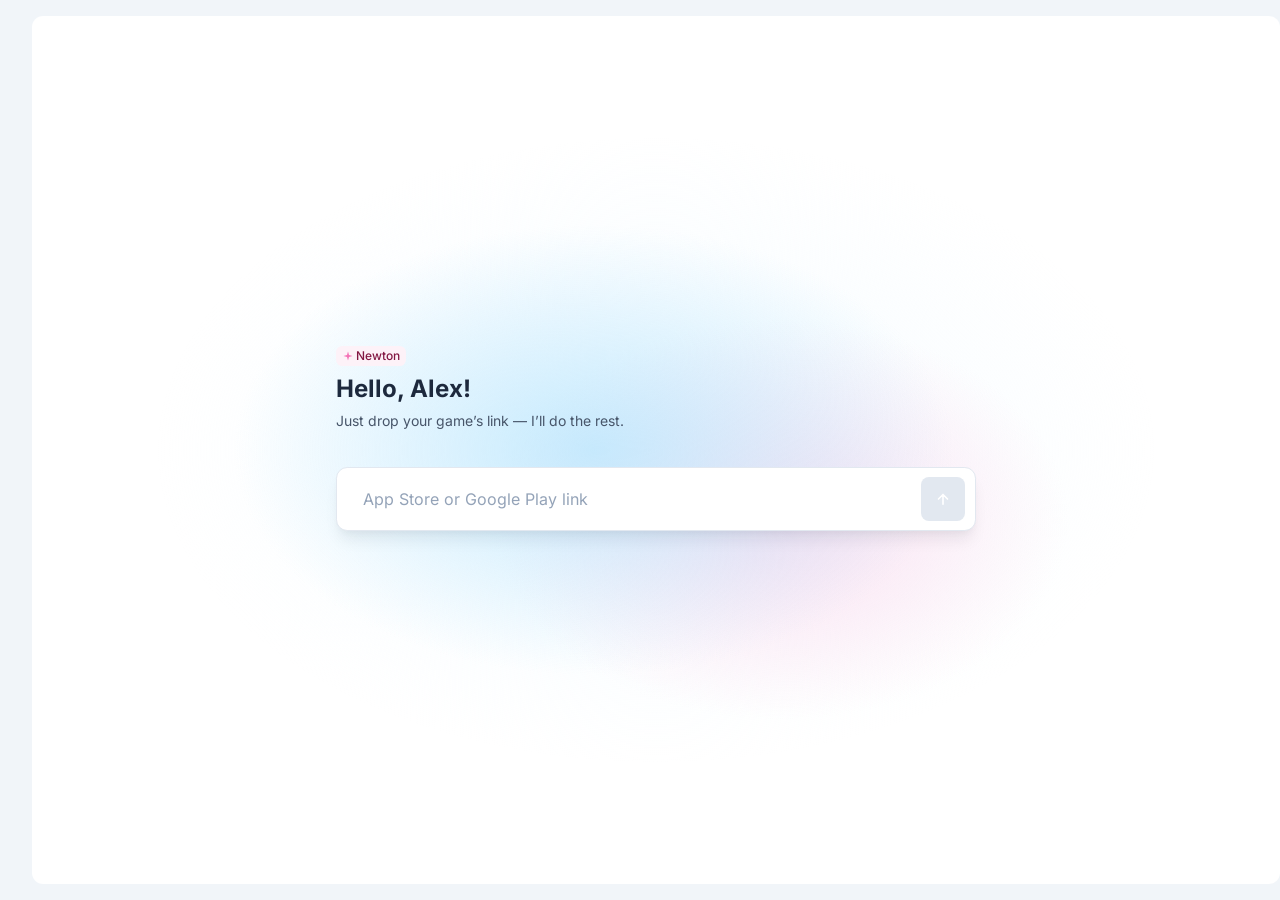
==== prototype/index.html @ e8c0ebe8 "Prototype 78fca03" ====
<!doctype html>
<html lang="en"><head><meta charset="utf-8">
<meta property="og:type" content="website">
<meta property="og:title" content="Aghanim · AI-first dashboard prototype">
<meta property="og:description" content="Newton, the AI in the dashboard: onboarding, Home, a Halloween event built in the chat, the hub builder. Best on a computer, 1280px and wider.">
<meta property="og:url" content="https://daria-km.github.io/aghanim-prototype/prototype/index.html">
<meta property="og:image" content="https://daria-km.github.io/aghanim-prototype/preview.png">
<meta property="og:image:width" content="1440">
<meta property="og:image:height" content="756">
<meta name="twitter:card" content="summary_large_image">
<meta name="description" content="Newton, the AI in the dashboard: onboarding, Home, a Halloween event built in the chat, the hub builder. Best on a computer, 1280px and wider.">
<script>(function(){try{var v='78fca03',k="aghanim-proto-build",had=localStorage.getItem("aghanim-proto-v1")||localStorage.getItem("aghanim-proto-chat");if(localStorage.getItem(k)!==v){localStorage.removeItem("aghanim-proto-v1");localStorage.removeItem("aghanim-proto-chat");localStorage.setItem(k,v);if(had&&!/Onboarding\.html/.test(location.pathname))location.replace("Onboarding.html#start");}}catch(e){}})();</script>

<meta name="robots" content="noindex, nofollow"><title>Aghanim · AI-first dashboard prototype</title>
<meta http-equiv="refresh" content="0; url=Onboarding.html#start"></head>
<body style="font-family: system-ui, sans-serif; padding: 40px">Opening the prototype… <a href="Onboarding.html#start">Click here if nothing happens</a>.<div class="release-narrow" role="note"><div><b>Open on a computer</b><span>This prototype is made for screens 1280px and wider.</span></div></div>
<style>.release-narrow{display:none}@media (max-width:1023px){.release-narrow{display:grid;position:fixed;inset:0;z-index:2147483000;place-items:center;padding:24px;background:var(--color-bg-secondary,#f1f5f9);text-align:center}.release-narrow>div{display:flex;flex-direction:column;gap:8px;max-width:320px}.release-narrow b{font:600 22px/28px var(--font-sans,system-ui);color:var(--color-text-primary,#000)}.release-narrow span{font:400 14px/20px var(--font-sans,system-ui);color:var(--color-text-secondary,#475569)}}</style>
</body></html>
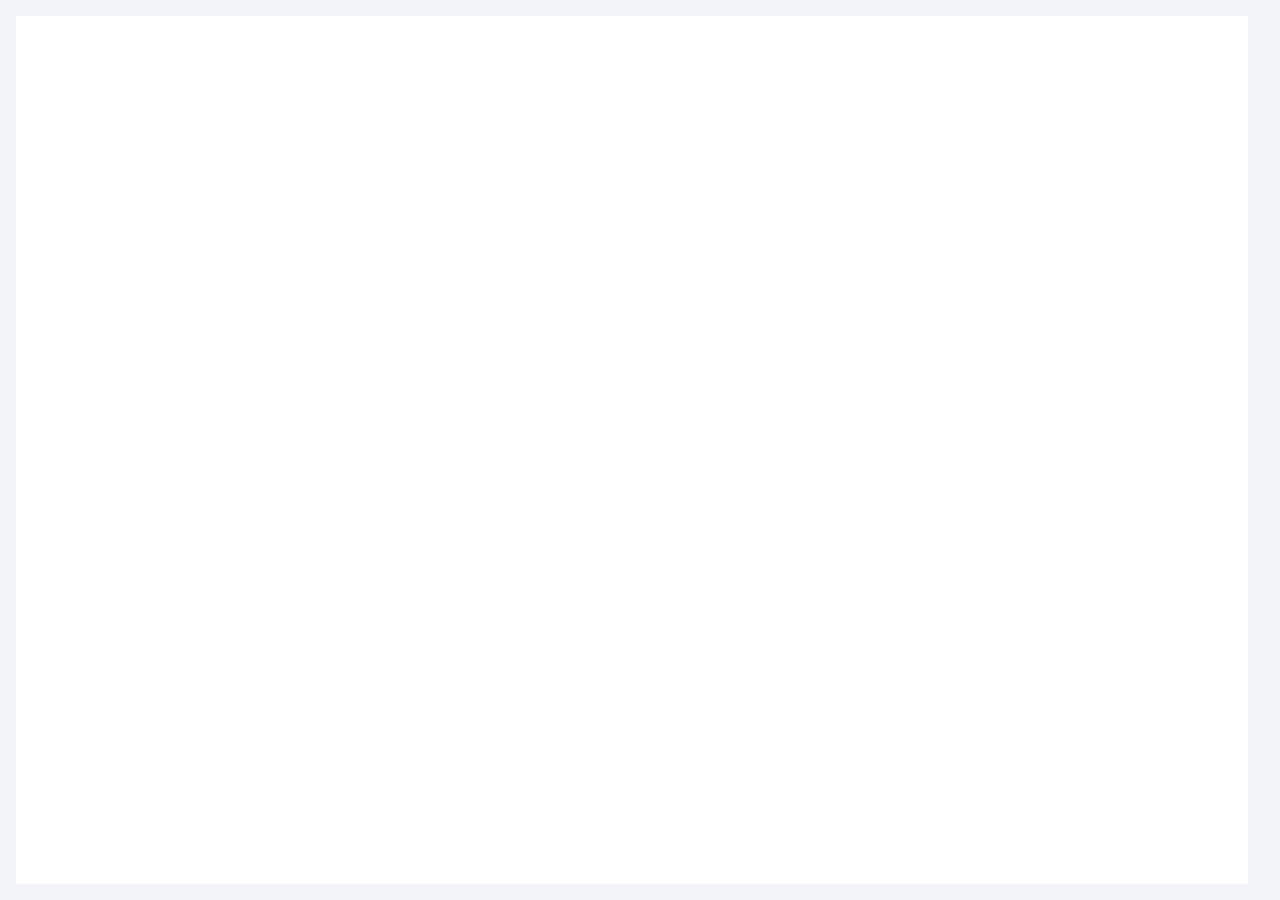
==== commit b4aa55fa: "Prototype 5396a23" ====
--- a/prototype/index.html
+++ b/prototype/index.html
@@ -9,7 +9,7 @@
 <meta property="og:image:height" content="756">
 <meta name="twitter:card" content="summary_large_image">
 <meta name="description" content="Newton, the AI in the dashboard: onboarding, Home, a Halloween event built in the chat, the hub builder. Best on a computer, 1280px and wider.">
-<script>(function(){try{var v='78fca03',k="aghanim-proto-build",had=localStorage.getItem("aghanim-proto-v1")||localStorage.getItem("aghanim-proto-chat");if(localStorage.getItem(k)!==v){localStorage.removeItem("aghanim-proto-v1");localStorage.removeItem("aghanim-proto-chat");localStorage.setItem(k,v);if(had&&!/Onboarding\.html/.test(location.pathname))location.replace("Onboarding.html#start");}}catch(e){}})();</script>
+<script>(function(){try{var v='5396a23',k="aghanim-proto-build",had=localStorage.getItem("aghanim-proto-v1")||localStorage.getItem("aghanim-proto-chat");if(localStorage.getItem(k)!==v){localStorage.removeItem("aghanim-proto-v1");localStorage.removeItem("aghanim-proto-chat");localStorage.setItem(k,v);if(had&&!/Onboarding\.html/.test(location.pathname))location.replace("Onboarding.html#start");}}catch(e){}})();</script>
 
 <meta name="robots" content="noindex, nofollow"><title>Aghanim · AI-first dashboard prototype</title>
 <meta http-equiv="refresh" content="0; url=Onboarding.html#start"></head>
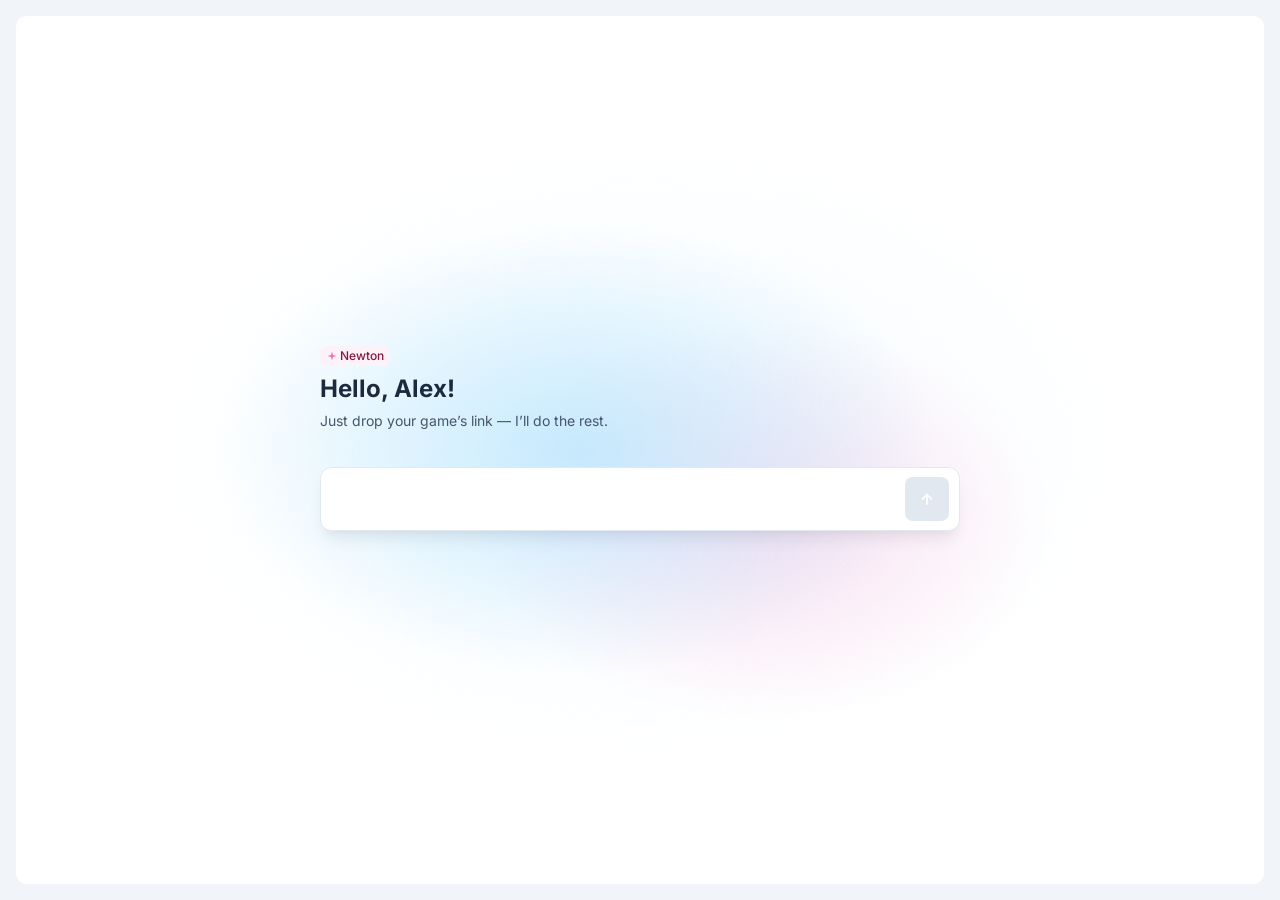
==== commit a66ca4b8: "Prototype 430d88d" ====
--- a/prototype/index.html
+++ b/prototype/index.html
@@ -9,7 +9,7 @@
 <meta property="og:image:height" content="756">
 <meta name="twitter:card" content="summary_large_image">
 <meta name="description" content="Newton, the AI in the dashboard: onboarding, Home, a Halloween event built in the chat, the hub builder. Best on a computer, 1280px and wider.">
-<script>(function(){try{var v='5396a23',k="aghanim-proto-build",had=localStorage.getItem("aghanim-proto-v1")||localStorage.getItem("aghanim-proto-chat");if(localStorage.getItem(k)!==v){localStorage.removeItem("aghanim-proto-v1");localStorage.removeItem("aghanim-proto-chat");localStorage.setItem(k,v);if(had&&!/Onboarding\.html/.test(location.pathname))location.replace("Onboarding.html#start");}}catch(e){}})();</script>
+<script>(function(){try{var v='430d88d',k="aghanim-proto-build",had=localStorage.getItem("aghanim-proto-v1")||localStorage.getItem("aghanim-proto-chat");if(localStorage.getItem(k)!==v){localStorage.removeItem("aghanim-proto-v1");localStorage.removeItem("aghanim-proto-chat");localStorage.setItem(k,v);if(had&&!/Onboarding\.html/.test(location.pathname))location.replace("Onboarding.html#start");}}catch(e){}})();</script>
 
 <meta name="robots" content="noindex, nofollow"><title>Aghanim · AI-first dashboard prototype</title>
 <meta http-equiv="refresh" content="0; url=Onboarding.html#start"></head>
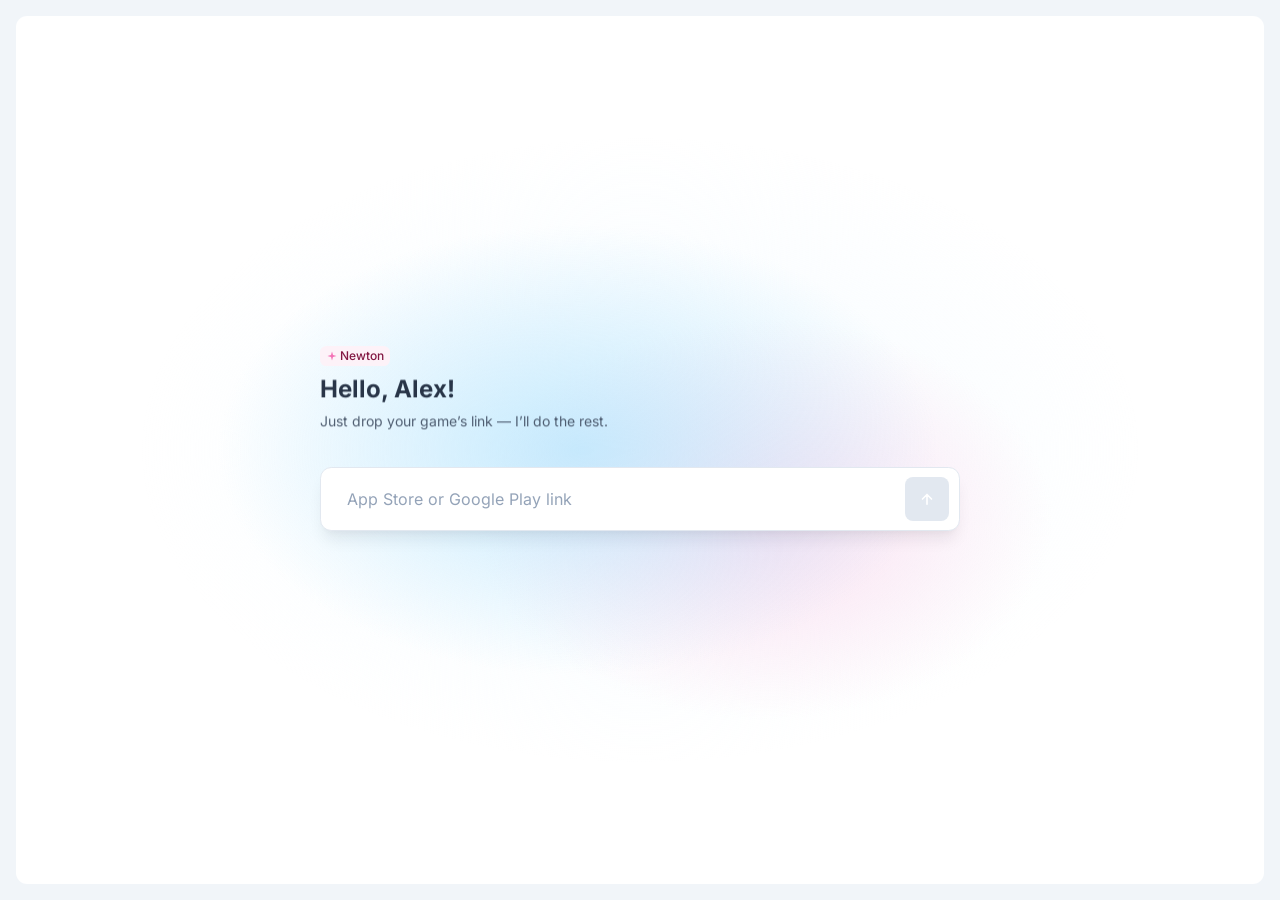
==== commit e3d23d1f: "Prototype 88f4318" ====
--- a/prototype/index.html
+++ b/prototype/index.html
@@ -9,7 +9,7 @@
 <meta property="og:image:height" content="756">
 <meta name="twitter:card" content="summary_large_image">
 <meta name="description" content="Newton, the AI in the dashboard: onboarding, Home, a Halloween event built in the chat, the hub builder. Best on a computer, 1280px and wider.">
-<script>(function(){try{var v='430d88d',k="aghanim-proto-build",had=localStorage.getItem("aghanim-proto-v1")||localStorage.getItem("aghanim-proto-chat");if(localStorage.getItem(k)!==v){localStorage.removeItem("aghanim-proto-v1");localStorage.removeItem("aghanim-proto-chat");localStorage.setItem(k,v);if(had&&!/Onboarding\.html/.test(location.pathname))location.replace("Onboarding.html#start");}}catch(e){}})();</script>
+<script>(function(){try{var v='88f4318',k="aghanim-proto-build",had=localStorage.getItem("aghanim-proto-v1")||localStorage.getItem("aghanim-proto-chat");if(localStorage.getItem(k)!==v){localStorage.removeItem("aghanim-proto-v1");localStorage.removeItem("aghanim-proto-chat");localStorage.setItem(k,v);if(had&&!/Onboarding\.html/.test(location.pathname))location.replace("Onboarding.html#start");}}catch(e){}})();</script>
 
 <meta name="robots" content="noindex, nofollow"><title>Aghanim · AI-first dashboard prototype</title>
 <meta http-equiv="refresh" content="0; url=Onboarding.html#start"></head>
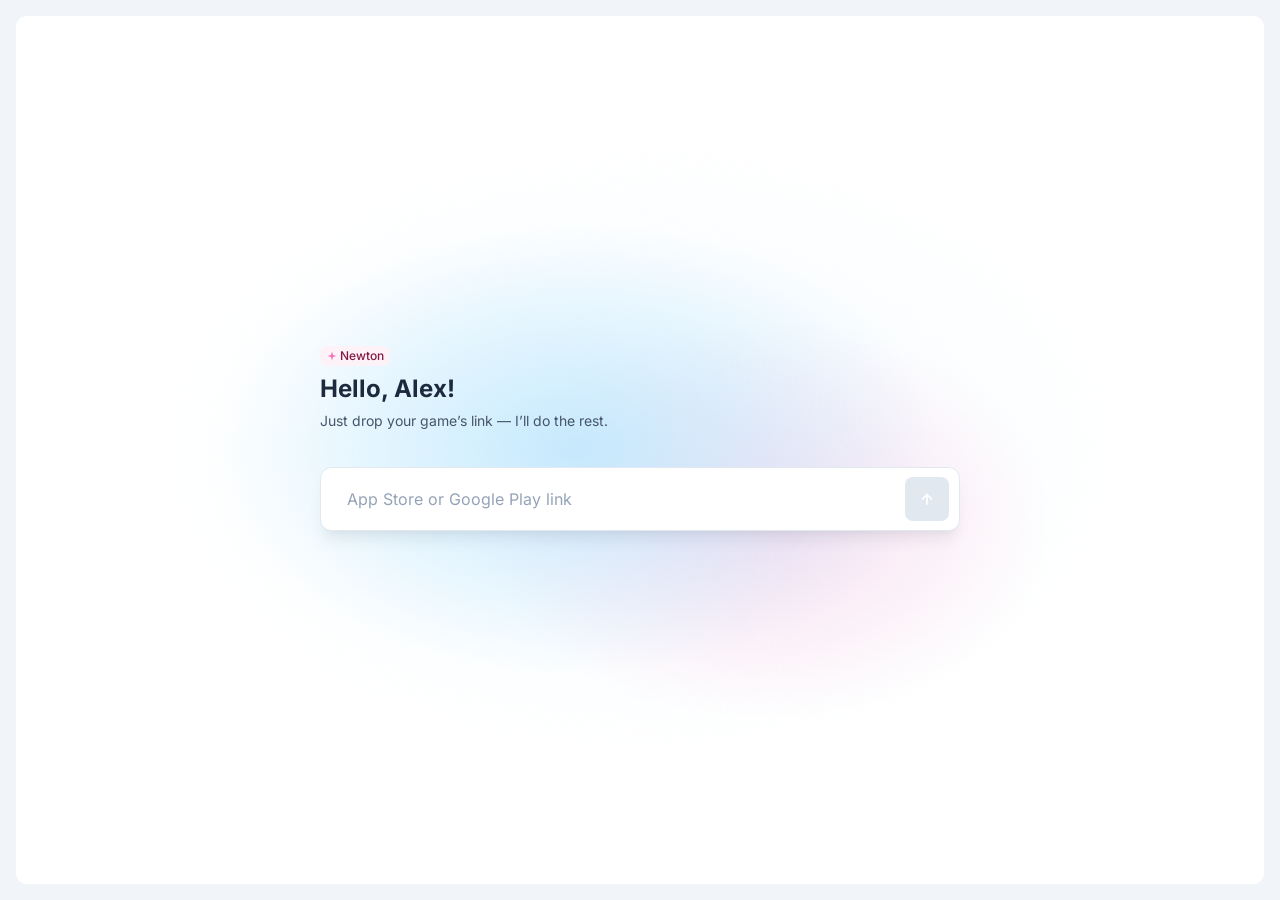
==== commit fe3b1e58: "Prototype 96b59ef" ====
--- a/prototype/index.html
+++ b/prototype/index.html
@@ -9,7 +9,7 @@
 <meta property="og:image:height" content="756">
 <meta name="twitter:card" content="summary_large_image">
 <meta name="description" content="Newton, the AI in the dashboard: onboarding, Home, a Halloween event built in the chat, the hub builder. Best on a computer, 1280px and wider.">
-<script>(function(){try{var v='88f4318',k="aghanim-proto-build",had=localStorage.getItem("aghanim-proto-v1")||localStorage.getItem("aghanim-proto-chat");if(localStorage.getItem(k)!==v){localStorage.removeItem("aghanim-proto-v1");localStorage.removeItem("aghanim-proto-chat");localStorage.setItem(k,v);if(had&&!/Onboarding\.html/.test(location.pathname))location.replace("Onboarding.html#start");}}catch(e){}})();</script>
+<script>(function(){try{var v='96b59ef',k="aghanim-proto-build",had=localStorage.getItem("aghanim-proto-v1")||localStorage.getItem("aghanim-proto-chat");if(localStorage.getItem(k)!==v){localStorage.removeItem("aghanim-proto-v1");localStorage.removeItem("aghanim-proto-chat");localStorage.setItem(k,v);if(had&&!/Onboarding\.html/.test(location.pathname))location.replace("Onboarding.html#start");}}catch(e){}})();</script>
 
 <meta name="robots" content="noindex, nofollow"><title>Aghanim · AI-first dashboard prototype</title>
 <meta http-equiv="refresh" content="0; url=Onboarding.html#start"></head>
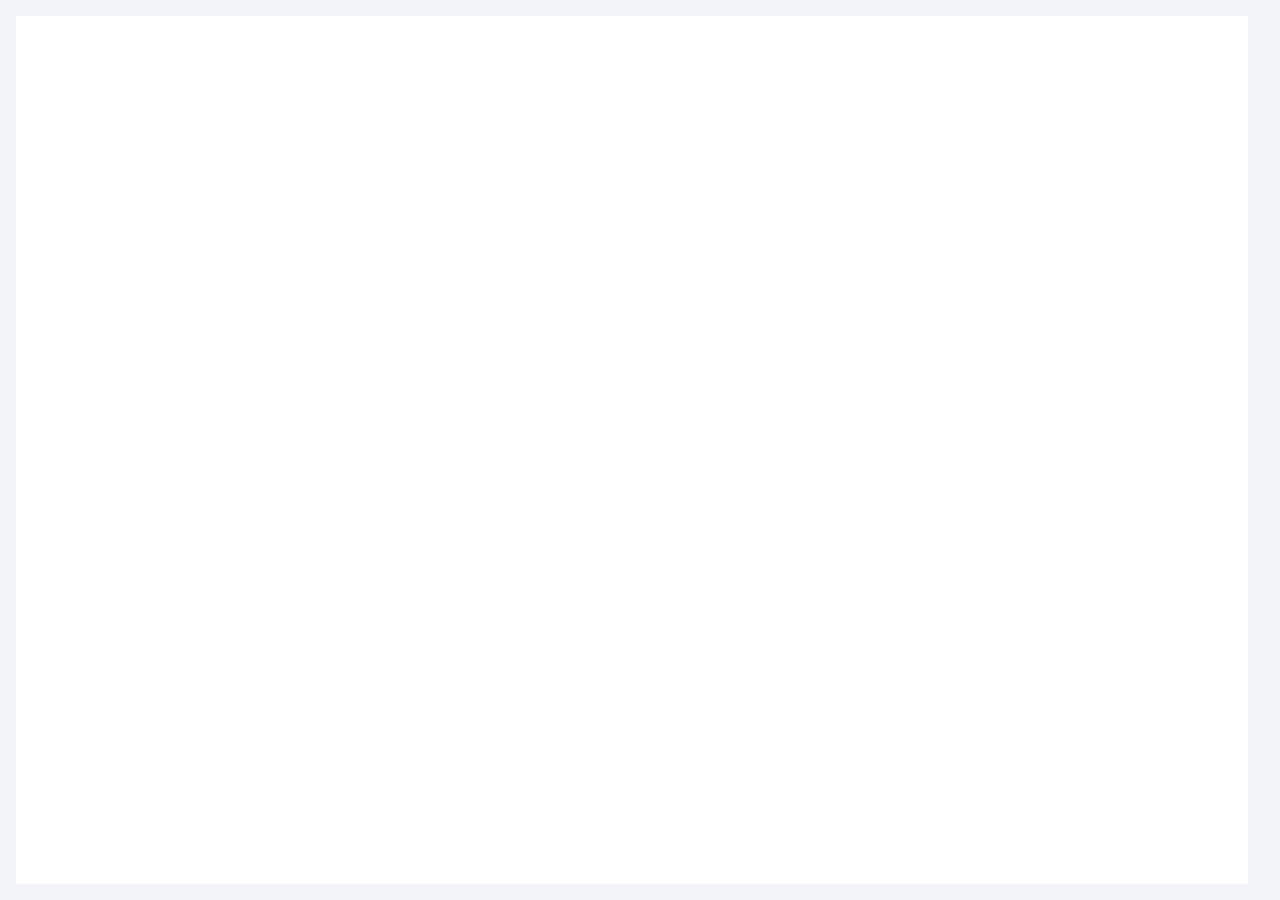
==== commit ec027a5c: "Prototype 07c3906" ====
--- a/prototype/index.html
+++ b/prototype/index.html
@@ -9,7 +9,7 @@
 <meta property="og:image:height" content="756">
 <meta name="twitter:card" content="summary_large_image">
 <meta name="description" content="Newton, the AI in the dashboard: onboarding, Home, a Halloween event built in the chat, the hub builder. Best on a computer, 1280px and wider.">
-<script>(function(){try{var v='96b59ef',k="aghanim-proto-build",had=localStorage.getItem("aghanim-proto-v1")||localStorage.getItem("aghanim-proto-chat");if(localStorage.getItem(k)!==v){localStorage.removeItem("aghanim-proto-v1");localStorage.removeItem("aghanim-proto-chat");localStorage.setItem(k,v);if(had&&!/Onboarding\.html/.test(location.pathname))location.replace("Onboarding.html#start");}}catch(e){}})();</script>
+<script>(function(){try{var v='07c3906',k="aghanim-proto-build",had=localStorage.getItem("aghanim-proto-v1")||localStorage.getItem("aghanim-proto-chat");if(localStorage.getItem(k)!==v){localStorage.removeItem("aghanim-proto-v1");localStorage.removeItem("aghanim-proto-chat");localStorage.setItem(k,v);if(had&&!/Onboarding\.html/.test(location.pathname))location.replace("Onboarding.html#start");}}catch(e){}})();</script>
 
 <meta name="robots" content="noindex, nofollow"><title>Aghanim · AI-first dashboard prototype</title>
 <meta http-equiv="refresh" content="0; url=Onboarding.html#start"></head>
